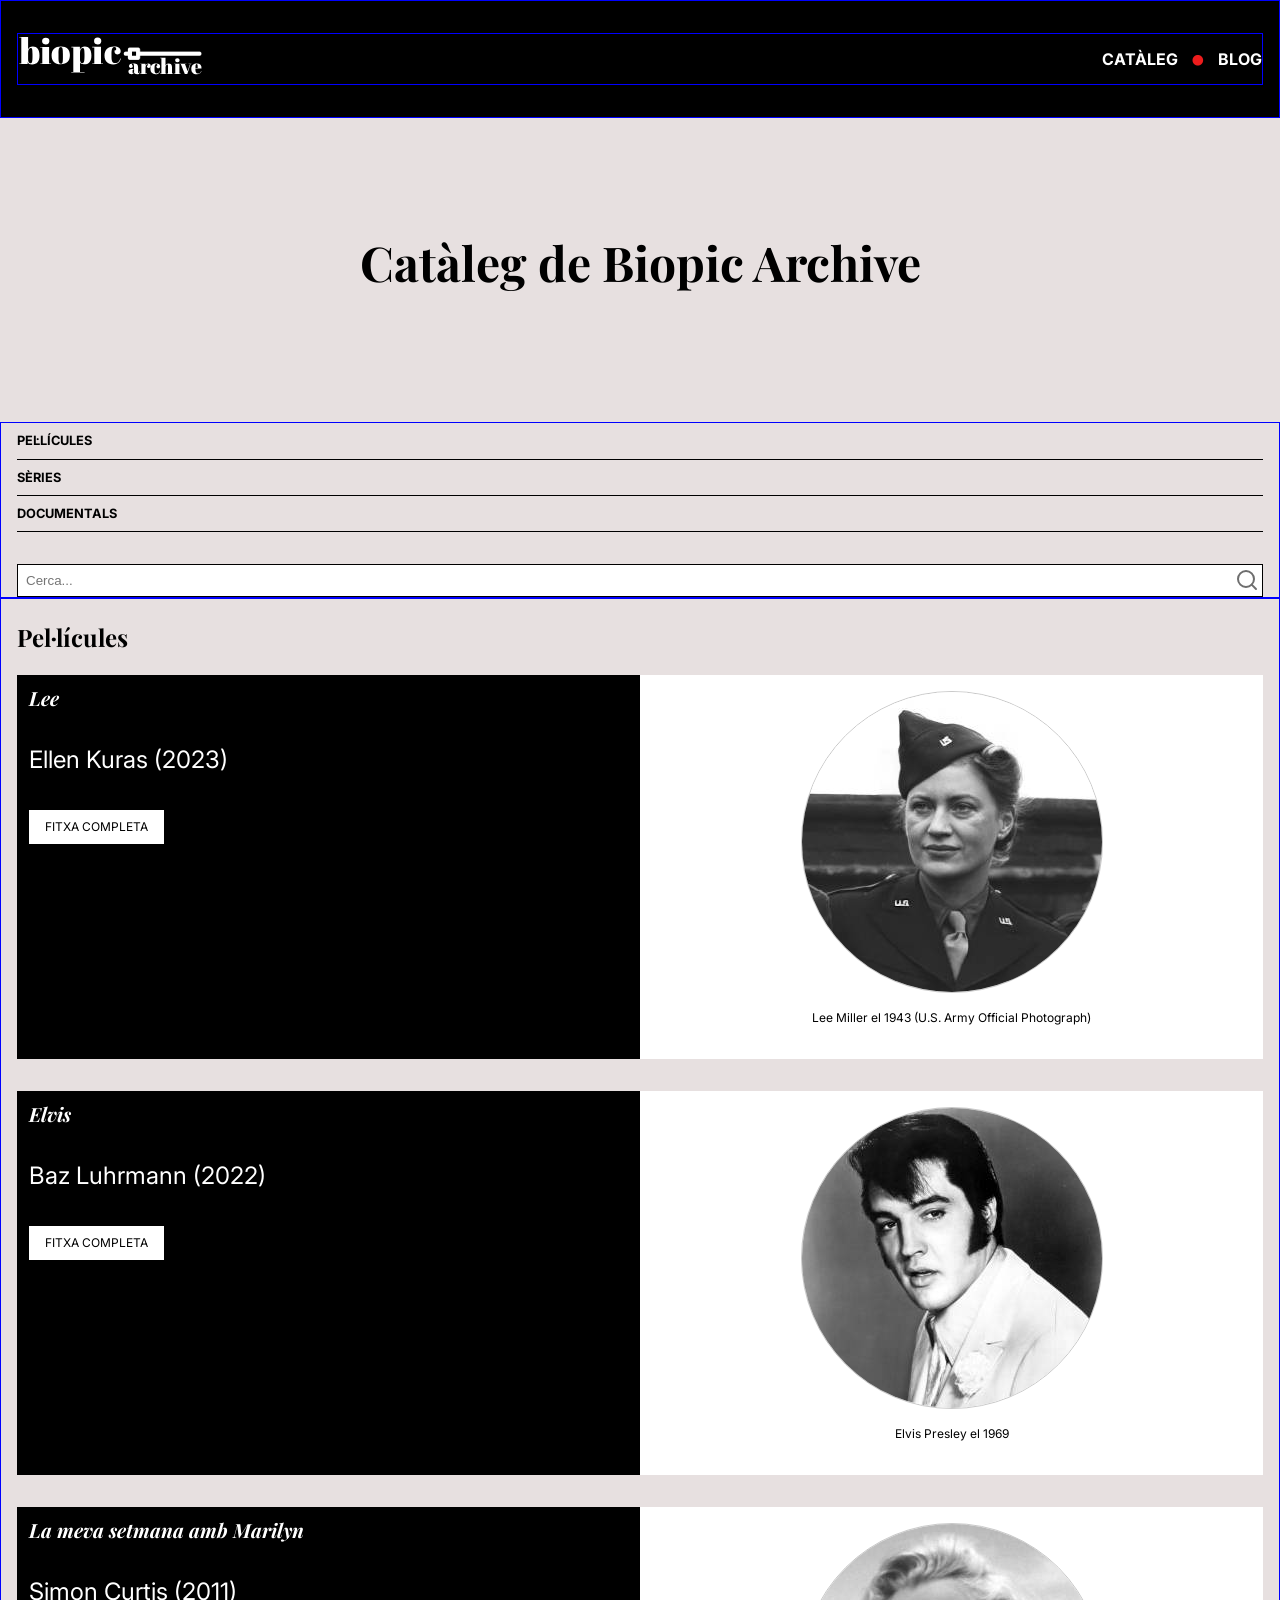
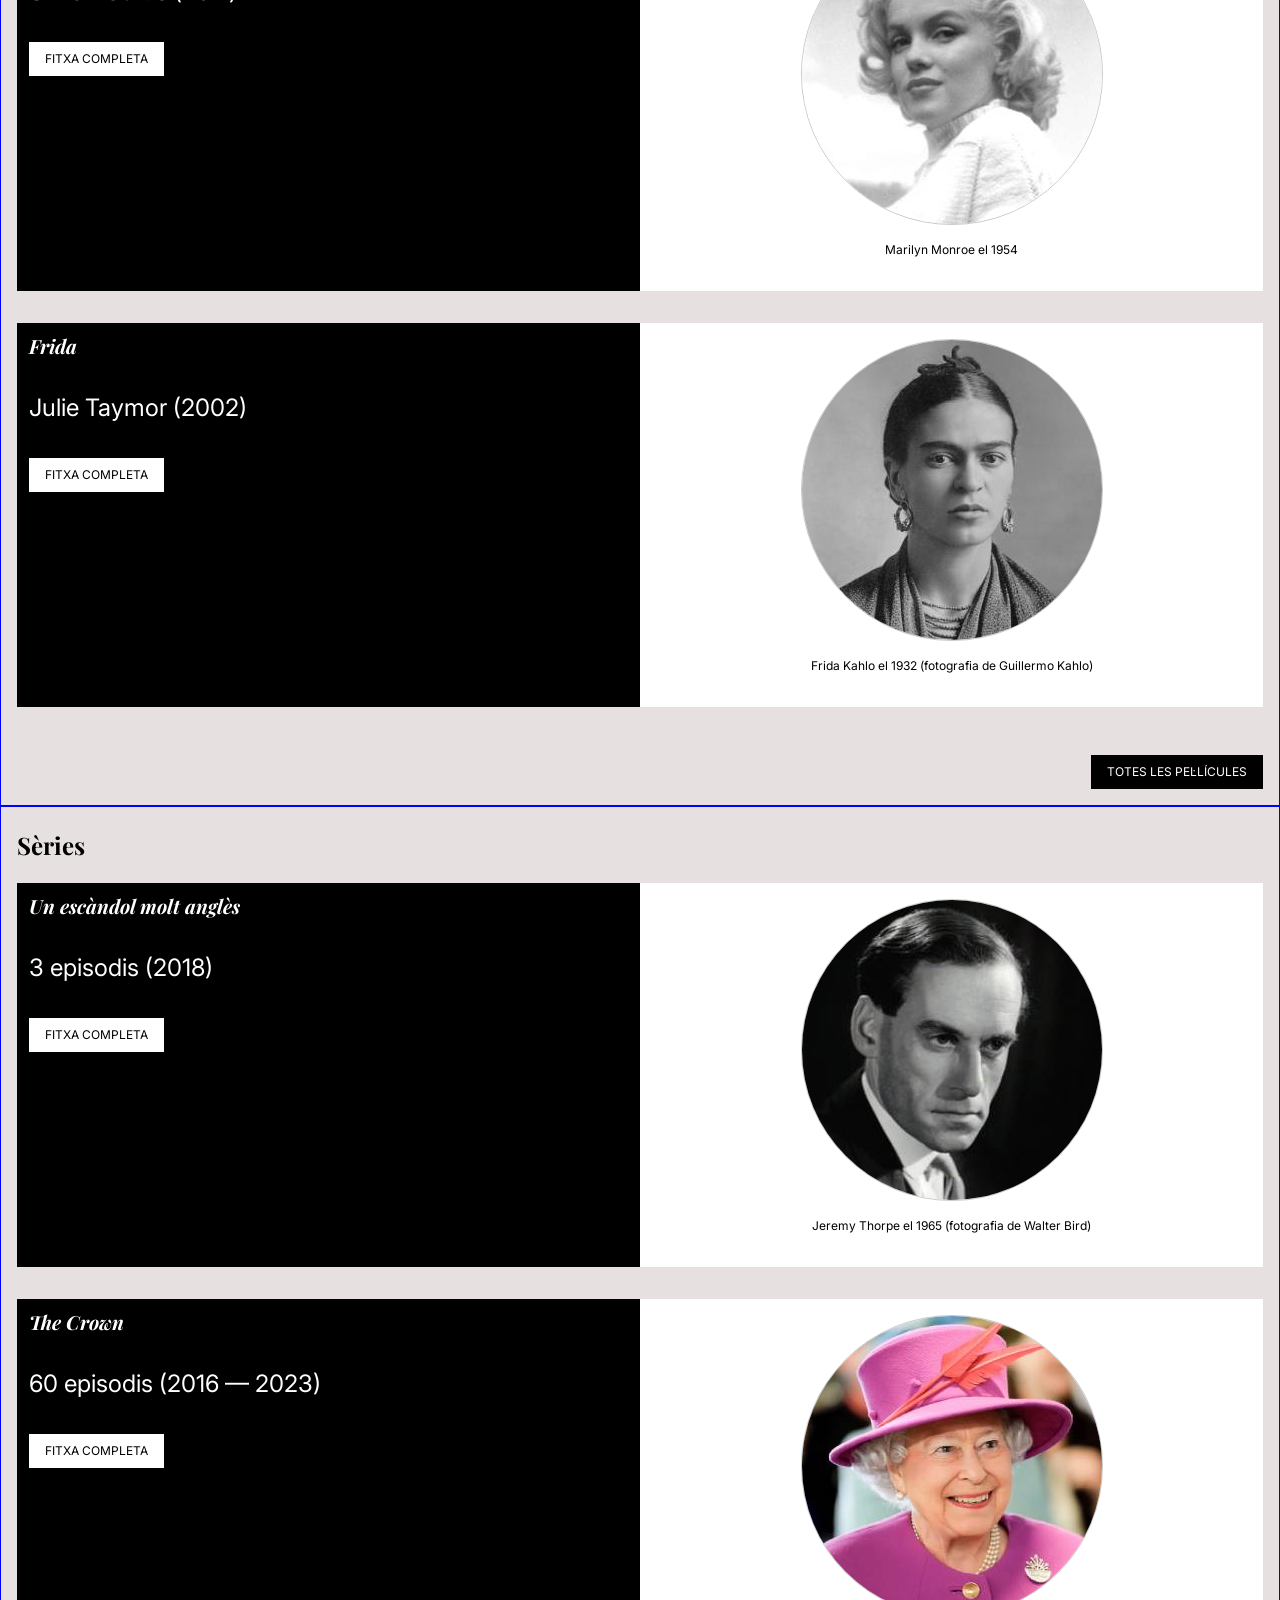
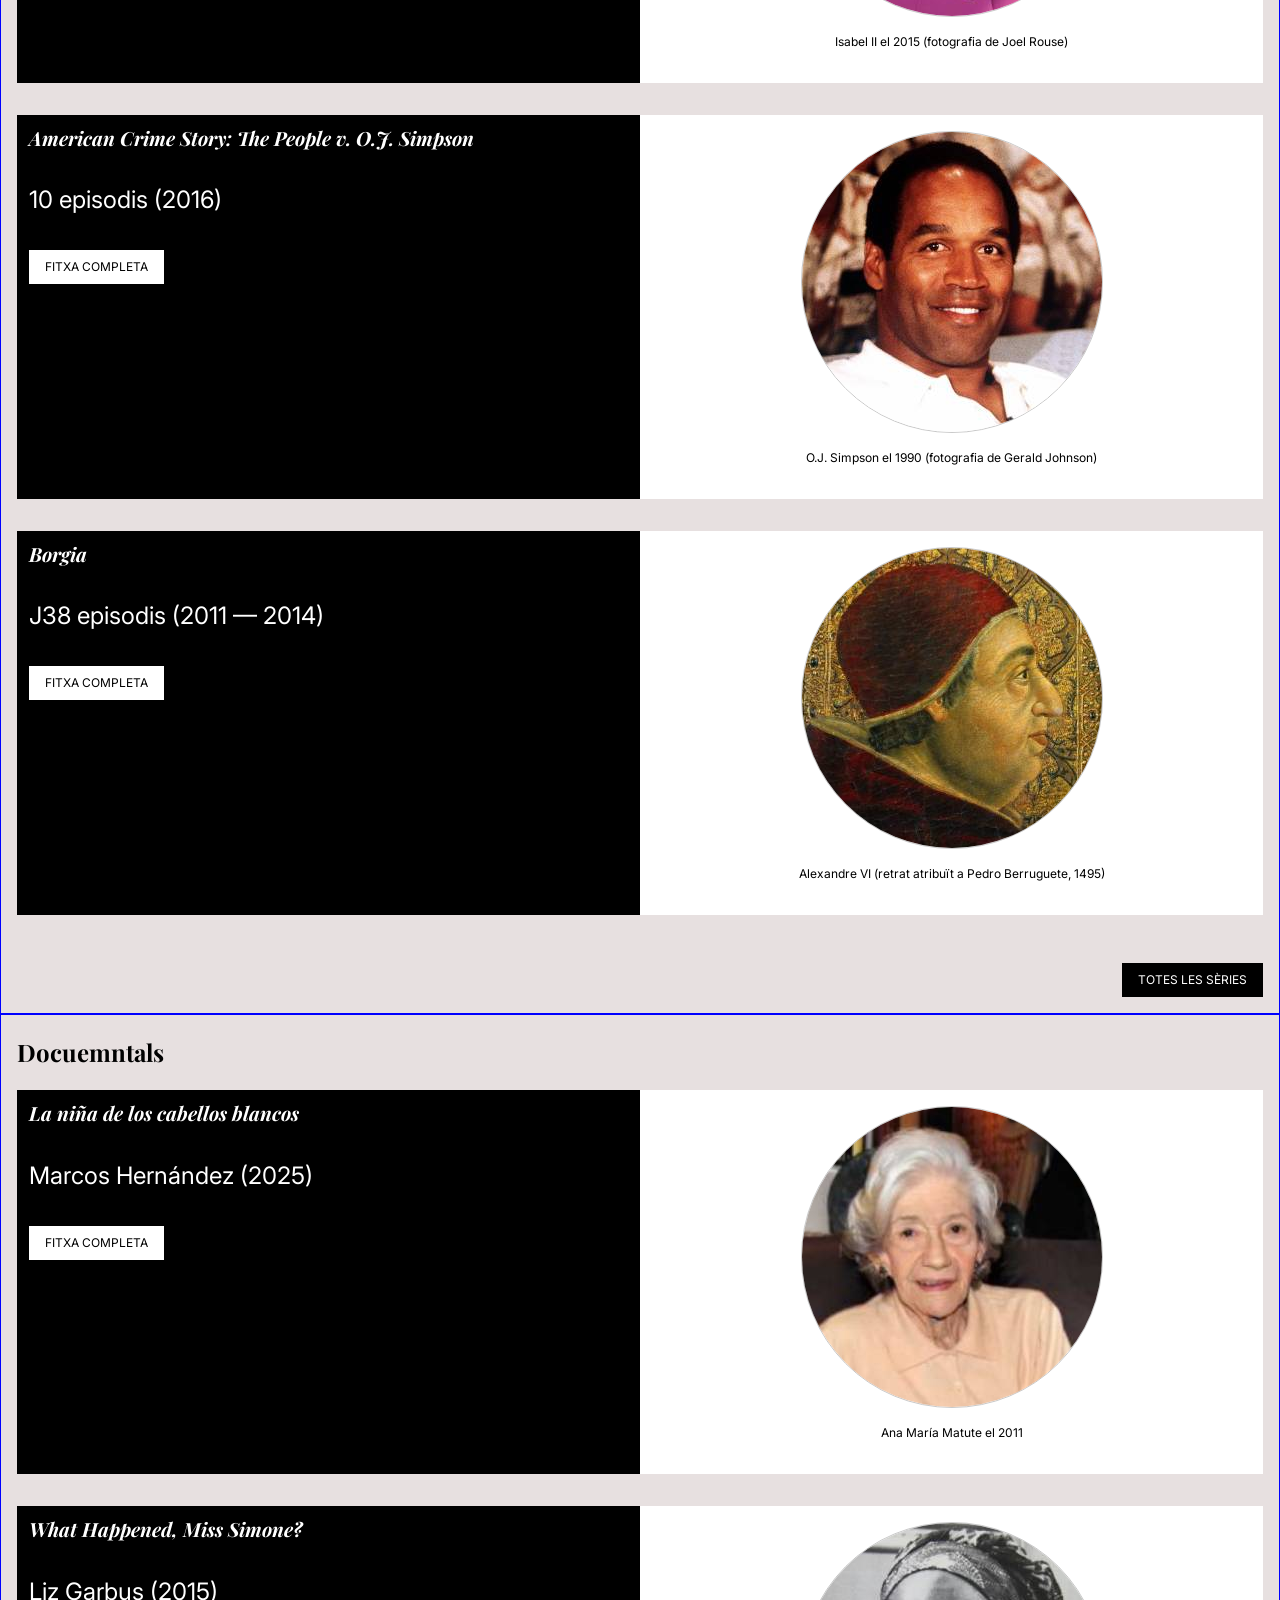
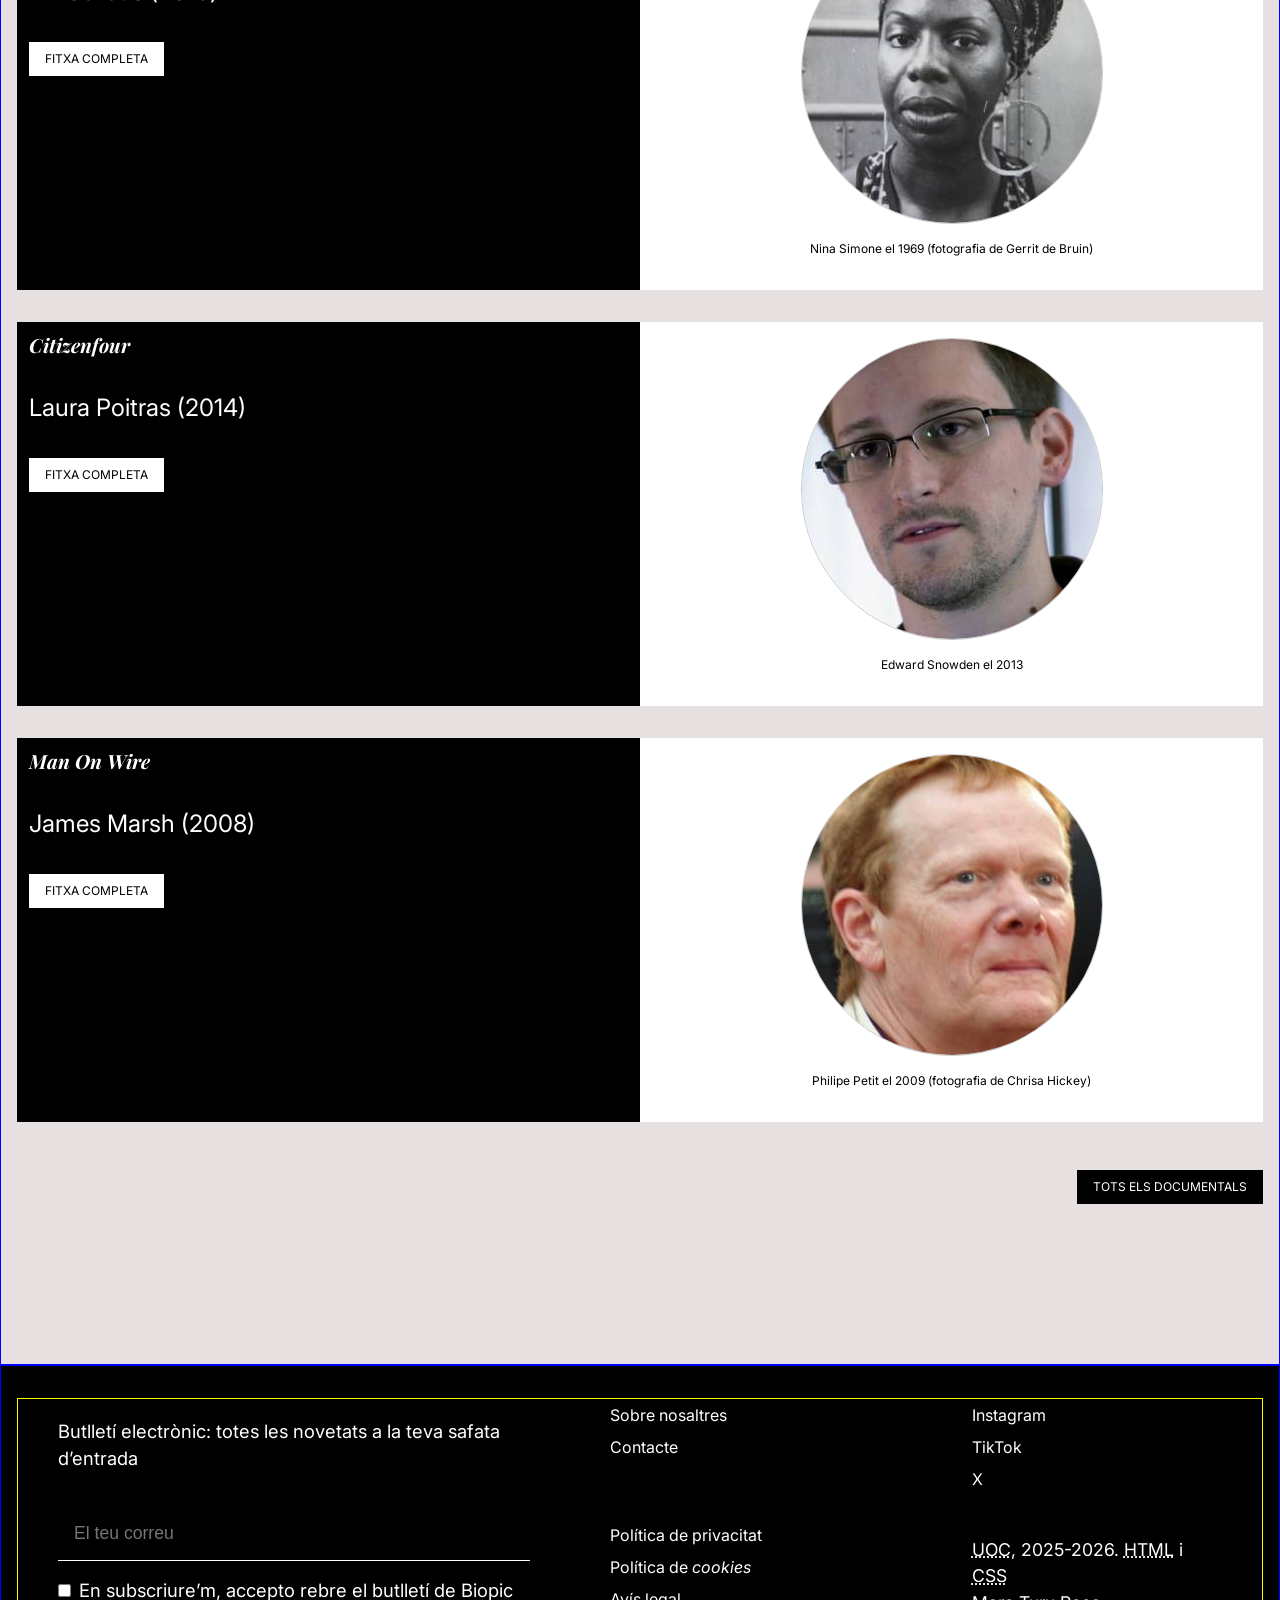
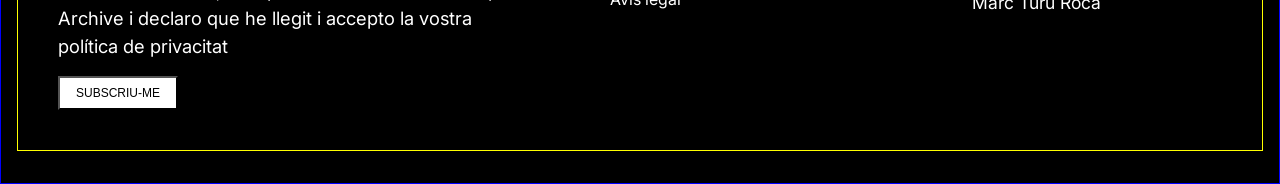
==== cataleg.html @ 84db5a12 "cataleg.html 75%. Needs adaptation to tablet & desktop" ====
<!DOCTYPE html>
<html lang="ca">
<head>
    <meta charset="UTF-8">
    <meta name="viewport" content="width=device-width, initial-scale=1.0">
    <meta name="description" content="Pàgina d'inici del projecte Descobrir.">
    <link rel="icon" type="image/png" href="img/favicon.png">
    <title>Biopic Archive - Catàleg</title>

    <!-- Estils -->
    <link rel="stylesheet" href="css/estils.css">

    <!-- Fonts -->
    <link rel="preconnect" href="https://fonts.googleapis.com">
    <link rel="preconnect" href="https://fonts.gstatic.com" crossorigin>
    <link href="https://fonts.googleapis.com/css2?family=Inter:wght@400;700&family=Playfair+Display:wght@400;700&display=swap" rel="stylesheet">
</head>

<body>

    <!-- Header comú -->
    <header class="site-header full-width">
        <div class="header-inner full-width">
            <a href="index.html" class="logo">
                <img src="img/logo-biopic-archive.svg" alt="Biopic Archive">
            </a>

            <nav class="main-nav">
                <ul>
                    <li><a href="cataleg.html">CATÀLEG</a></li>
                    <li><a href="blog.html">BLOG</a></li>
                </ul>
            </nav>
        </div>
    </header>

    <!-- Contenidor main -->
    <main>
        <h1 class="hero">Catàleg de Biopic Archive</h1>

        <section class="search full-width">
            <nav class="inner-nav">
                <ul>
                    <li><a href="#pelicules">PEL·LÍCULES</a></li>
                    <li><a href="#series">SÈRIES</a></li>
                    <li><a href="#documentals">DOCUMENTALS</a></li>
                </ul>
            </nav>

            <form action="#" method="post" class="search-form">
                <input type="text" placeholder="Cerca..." name="query">
                <img src="img/icon-search.svg" alt="Icona de cerca">
            </form>
        </section>

        <section id="films" class="category-section full-width">
            <h2>Pel·lícules</h2>
            
            <div class="item-card">
                <div class="item-left">
                    <h3 class="name"><cite>Lee</cite></h3>
                    <h4>Ellen Kuras (2023)</h4>
                    <a href="fitxa.html" class="btn btn-white">FITXA COMPLETA</a>
                </div>
                <div class="item-right">
                    <figure>
                        <img src="img/Lee_Miller.jpg" alt="Lee Miller">
                        <figcaption>
                            Lee Miller el 1943 (U.S. Army Official Photograph)
                        </figcaption>
                    </figure>
                </div>
            </div>

            <div class="item-card">
                <div class="item-left">
                    <h3 class="name"><cite>Elvis</cite></h3>
                    <h4>Baz Luhrmann (2022)</h4>
                    <a href="" class="btn btn-white">FITXA COMPLETA</a>
                </div>
                <div class="item-right">
                    <figure>
                        <img src="img/Elvis_Presley.jpg" alt="Elvis Presley">
                        <figcaption>
                            Elvis Presley el 1969
                        </figcaption>
                    </figure>
                </div>
            </div>

            <div class="item-card">
                <div class="item-left">
                    <h3 class="name"><cite>La meva setmana amb Marilyn</cite></h3>
                    <h4>Simon Curtis (2011)</h4>
                    <a href="" class="btn btn-white">FITXA COMPLETA</a>
                </div>
                <div class="item-right">
                    <figure>
                        <img src="img/Marilyn_Monroe.jpg" alt="Marilyn Monroe">
                        <figcaption>
                            Marilyn Monroe el 1954
                        </figcaption>
                    </figure>
                </div>
            </div>

            <div class="item-card">
                <div class="item-left">
                    <h3 class="name"><cite>Frida</cite></h3>
                    <h4>Julie Taymor (2002)</h4>
                    <a href="" class="btn btn-white">FITXA COMPLETA</a>
                </div>
                <div class="item-right">
                    <figure>
                        <img src="img/Frida_Kahlo.jpg" alt="Frida Kahlo">
                        <figcaption>
                            Frida Kahlo el 1932 (fotografia de Guillermo Kahlo)
                        </figcaption>
                    </figure>
                </div>
            </div>

            <div class="category-action">
                <a href="" class="btn btn-black">TOTES LES PEL·LÍCULES</a>
            </div>
        </section>

        <section id="series" class="category-section full-width">
            <h2>Sèries</h2>
            
            <div class="item-card">
                <div class="item-left">
                    <h3 class="name"><cite>Un escàndol molt anglès</cite></h3>
                    <h4>3 episodis (2018)</h4>
                    <a href="fitxa.html" class="btn btn-white">FITXA COMPLETA</a>
                </div>
                <div class="item-right">
                    <figure>
                        <img src="img/Jeremy_Thorpe.jpg" alt="Jeremy Thorpe">
                        <figcaption>
                            Jeremy Thorpe el 1965 (fotografia de Walter Bird)
                        </figcaption>
                    </figure>
                </div>
            </div>

            <div class="item-card">
                <div class="item-left">
                    <h3 class="name"><cite>The Crown</cite></h3>
                    <h4>60 episodis (2016 — 2023)</h4>
                    <a href="" class="btn btn-white">FITXA COMPLETA</a>
                </div>
                <div class="item-right">
                    <figure>
                        <img src="img/Isabel_II.jpg" alt="Isabel II">
                        <figcaption>
                            Isabel II el 2015 (fotografia de Joel Rouse)
                        </figcaption>
                    </figure>
                </div>
            </div>

            <div class="item-card">
                <div class="item-left">
                    <h3 class="name"><cite>American Crime Story: The People v. O.J. Simpson</cite></h3>
                    <h4>10 episodis (2016)</h4>
                    <a href="" class="btn btn-white">FITXA COMPLETA</a>
                </div>
                <div class="item-right">
                    <figure>
                        <img src="img/OJ_Simpson.jpg" alt="OJ Simpson">
                        <figcaption>
                            O.J. Simpson el 1990 (fotografia de Gerald Johnson)
                        </figcaption>
                    </figure>
                </div>
            </div>

            <div class="item-card">
                <div class="item-left">
                    <h3 class="name"><cite>Borgia</cite></h3>
                    <h4>J38 episodis (2011 — 2014)</h4>
                    <a href="" class="btn btn-white">FITXA COMPLETA</a>
                </div>
                <div class="item-right">
                    <figure>
                        <img src="img/Alejandro_VI_Borgia.jpg" alt="Alejandro VI">
                        <figcaption>
                            Alexandre VI (retrat atribuït a Pedro Berruguete, 1495)
                        </figcaption>
                    </figure>
                </div>
            </div>

            <div class="category-action">
                <a href="" class="btn btn-black">TOTES LES SÈRIES</a>
            </div>
        </section>

        <section id="documentals" class="category-section full-width">
            <h2>Docuemntals</h2>
            
            <div class="item-card">
                <div class="item-left">
                    <h3 class="name"><cite>La niña de los cabellos blancos</cite></h3>
                    <h4>Marcos Hernández (2025)</h4>
                    <a href="fitxa.html" class="btn btn-white">FITXA COMPLETA</a>
                </div>
                <div class="item-right">
                    <figure>
                        <img src="img/Ana_Maria_Matute.jpg" alt="Ana Maria Matute">
                        <figcaption>
                            Ana María Matute el 2011
                        </figcaption>
                    </figure>
                </div>
            </div>

            <div class="item-card">
                <div class="item-left">
                    <h3 class="name"><cite>What Happened, Miss Simone?</cite></h3>
                    <h4>Liz Garbus (2015)</h4>
                    <a href="" class="btn btn-white">FITXA COMPLETA</a>
                </div>
                <div class="item-right">
                    <figure>
                        <img src="img/Nina_Simone.jpg" alt="Nina Simone">
                        <figcaption>
                            Nina Simone el 1969 (fotografia de Gerrit de Bruin)
                        </figcaption>
                    </figure>
                </div>
            </div>

            <div class="item-card">
                <div class="item-left">
                    <h3 class="name"><cite>Citizenfour</cite></h3>
                    <h4>Laura Poitras (2014)</h4>
                    <a href="" class="btn btn-white">FITXA COMPLETA</a>
                </div>
                <div class="item-right">
                    <figure>
                        <img src="img/Edward_Snowden.jpg" alt="Edward Snowden">
                        <figcaption>
                            Edward Snowden el 2013
                        </figcaption>
                    </figure>
                </div>
            </div>

            <div class="item-card">
                <div class="item-left">
                    <h3 class="name"><cite>Man On Wire</cite></h3>
                    <h4>James Marsh (2008)</h4>
                    <a href="" class="btn btn-white">FITXA COMPLETA</a>
                </div>
                <div class="item-right">
                    <figure>
                        <img src="img/Philippe_Petit.jpg" alt="Philippe Petit">
                        <figcaption>
                            Philipe Petit el 2009 (fotografia de Chrisa Hickey)
                        </figcaption>
                    </figure>
                </div>
            </div>

            <div class="category-action">
                <a href="" class="btn btn-black">TOTS ELS DOCUMENTALS</a>
            </div>
        </section>
    </main>

    <!-- Footer comú -->
    <footer class="site-footer full-width">
        <div class="footer-inner">
            <section class="newsletter">
                <p>Butlletí electrònic: totes les novetats a la teva safata d’entrada</p>
                
                <form action="#" method="post">
                    <label for="email" class="visually-hidden"></label>
                    <input type="email" id="email" name="email" placeholder="El teu correu">
                
                    <label class="privacy">
                        <input type="checkbox" required>
                        En subscriure’m, accepto rebre el butlletí de Biopic Archive i declaro que he llegit i accepto la vostra
                        <a href="">política de privacitat</a>
                    </label>
                    
                    <button type="submit" class="btn btn-white">SUBSCRIU-ME</button>
                </form>
            </section>

            <section class="footer-grid">
                <div class="footer-block">
                    <ul>
                        <li><a href="">Sobre nosaltres</a></li>
                        <li><a href="">Contacte</a></li>
                    </ul>
                </div>
                <div class="footer-block">
                    <ul>
                        <li><a href="">Política de privacitat</a></li>
                        <li><a href="">Política de <i lang="en">cookies</i></a></li>
                        <li><a href="">Avís legal</a></li>
                    </ul>
                </div>
                <div class="footer-block">
                    <ul>
                        <li><a href="">Instagram</a></li>
                        <li><a href="">TikTok</a></li>
                        <li><a href="">X</a></li>
                    </ul>
                </div>
                <div class="footer-block footer-credits">
                    <p>
                        <a href="https://www.uoc.edu/" target="_blank"> <abbr title="Universitat Oberta de Catalunya">UOC</abbr></a>, 2025-2026.
                            <abbr title="HyperText Markup Language">HTML</abbr> i <abbr title="Cascading Style Sheets">CSS</abbr>
                        </a><br>
                        Marc Turu Roca
                    </p> 
                </div>
            </section>
        </div>
    </footer>

</body>

</html>
---- css/estils.css ----
/* ----- Configuracions globals  ----- */
*,
*::before,
*::after {
    box-sizing: border-box;
}

/* Custom properties per les variables (amb noms descriptius en comptes de colors) */
:root {
    --color-principal: #000000;
    --color-textos-i-enllaços-sobre-fons-negre: #ffffff;
    --color-fons-body: #e7e0e0;
    --color-fons-textos-fitxa-i-figura-retratada: #c9c9c9;
    --color-hover-enllaços-header-i-footer: #ed1c1c;

    --font-family-playfair: 'Playfair Display', serif; /* Titulars i text de la primera secció d’index.html. */
    --font-family-inter: 'Inter', sans-serif; /* Resta de textos de les pàgines. */

    --font-weight-textos-regulars: 400;
    --font-weight-textos-negreta: 700;
}

/* ----- Redefinició d'etiquetes generals ja definides per HTML5 ----- */
body {
    margin: 0;
    padding: 0;
    font-weight: var(--font-weight-textos-regulars);
    font-family: var(--font-family-inter);
    color: var(--color-principal);
    background-color: var(--color-fons-body);
}

abbr {
    cursor: help;
}

h1 {
    font-size: 2.25rem;
    font-family: var(--font-family-playfair);
}

h2 {
    font-size: 1.5rem;
    font-family: var(--font-family-playfair);
}

h3 {
    font-size: 1.5rem;
    font-family: var(--font-family-playfair);
    font-weight: var(--font-weight-textos-negreta);
}

h4 {
    font-size: 1rem;
    font-weight: var(--font-weight-textos-regulars);
}

p {
    font-size: 1.1rem;
}

/* ----- Contenidors i estils comuns (ja siguin dels 4 arxius o dels 3 - index.html ----- */
.full-width {
    border: 1px solid blue;
    width: 100%;
    padding: 0 1rem;
    line-height: 1.5;
}

.inner {
    border: 1px solid red;
    width: 100%;
    margin-right: auto;
    margin-left: auto;
    padding-right: 1rem;
    padding-left: 1rem;
    max-width: 1000px;
    line-height: 1.5;
}

.site-header {
    background-color: var(--color-principal);
    padding: 2rem 1rem;
}

.header-inner {
    display: flex;
    flex-direction: column;
    align-items: flex-start;
    padding: 0;
    margin: 0;
    gap: 0;
}

.main-nav ul {
    list-style: none;
    margin: 0;
    padding: 0;
    display: flex;
    gap: 0;
}

.main-nav ul li {
    position: relative;
    display: flex;
    align-items: center;
    font-weight: var(--font-weight-textos-negreta);
}

.main-nav ul li:not(:last-child)::after {
    content: "·";
    display: inline-block;
    color: var(--color-hover-enllaços-header-i-footer);
    font-size: 4rem;
    line-height: 0.75;
    margin: 0 0.75rem;

}

.site-footer {
    background-color: var(--color-principal);
    color: var(--color-textos-i-enllaços-sobre-fons-negre);
    padding: 2rem 1rem;
}

.footer-inner {
    display: grid;
    gap: 2rem;
}

.newsletter form {
    display: flex;
    flex-direction: column;
    gap: 1rem;
    padding-bottom: 2.5rem; 
}

.newsletter input[type="email"] {
    background: transparent;          
    border: none;                     
    border-bottom: 1px solid var(--color-textos-i-enllaços-sobre-fons-negre);   
    padding: 1rem 0 1rem 1rem;  
    font-size: 1.1rem;
    width: 100%;                      
    outline: none;                    
}

.newsletter .privacy input[type="checkbox"] {
    margin-left: 0;
}

.newsletter button {
    align-self: flex-start;
    cursor: pointer;
}

.newsletter p {
    font-size: 1.15rem;
}

.newsletter .privacy {
    font-size: 0.95rem;
}

.footer-grid {
    display: grid;
    gap: 2.5rem;
    list-style: none;
}

.footer-grid ul {
    list-style: none;
    margin: 0;
    padding: 0;
    gap: 1.5rem;
}

.footer-grid li {
    padding: 0.25rem 0;
}

.site-header a,
.site-footer a {
    color: var(--color-textos-i-enllaços-sobre-fons-negre);
    text-decoration: none;
}

.site-header a:hover,
.site-footer a:hover {
    color: var(--color-hover-enllaços-header-i-footer)
}

.btn {
    display: inline-block;
    text-decoration: none;
    padding: 0.5rem 1rem;
    font-size: 0.75rem;
}

.btn-white {
    background-color: var(--color-textos-i-enllaços-sobre-fons-negre);
    color: var(--color-principal);
}

.btn-black {
    background-color: var(--color-principal);
    color: var(--color-textos-i-enllaços-sobre-fons-negre);
}

.btn-transparent {
    background-color: transparent;
    color: var(--color-principal);
    border: 1px solid var(--color-principal);
}

.btn-white:hover,
.btn-black:hover,
.btn-transparent:hover {
    background-color: var(--color-hover-enllaços-header-i-footer);
}

/* ----- Estils específics d'index.html ----- */
/* Hero */
.hero p {
    font-family: var(--font-family-playfair);
}

.hero {
    text-align: center;
    padding: 2rem 0;
}

.hero .inner {
    display: flex;
    flex-direction: column;
    align-items: center;
}

.hero-tagline {
    max-width: 100rem;
    font-size: 1.23rem;
    font-weight: var(--font-weight-textos-regulars);
}

/* Història destacada */
.featured-story {
    background-color: var(--color-principal);
    color: var(--color-textos-i-enllaços-sobre-fons-negre);
    padding: 3rem 1rem;
}

.featured-inner {
    display: grid;
    gap: 2rem;
}

.featured-content h2 {
    margin: 0 0 2.5rem 0;
}

.featured-content p {
    font-size: 0.95rem;
    margin-bottom: 2rem;
}

.featured-media iframe {
    width: 100%;
    aspect-ratio: 16 / 9;
    border: 0;
}

/* Categories */
.categories {
    padding: 3rem 0 10rem 0;
}

.categories h3 {
    text-align: center;
    margin-bottom: 2.5rem;
}
.categories-grid {
    display: grid;
    gap: 2rem;
}

.category-card {
    background-color: var(--color-principal);
    color: var(--color-textos-i-enllaços-sobre-fons-negre);
    padding: 2.5rem;
    display: flex;
    flex-direction: column;
    align-items: flex-start;
    border-radius: 5%;
    gap: 0.5rem;
}

.category-card a {
    color: var(--color-textos-i-enllaços-sobre-fons-negre);
    text-decoration: none;
}
.category-card a:hover {
    color: var(--color-hover-enllaços-header-i-footer)
}

/* ----- Estils específics de cataleg.html ----- */
.inner-nav ul {
    list-style: none;
    margin: 0;
    padding: 0 0 2rem 0;
    display: flex;
    flex-direction: column;
}

.inner-nav ul li {
    border-bottom: 1px solid var(--color-principal);
}

.inner-nav a {
    display: inline-block;
    color: var(--color-principal);
    font-weight: var(--font-weight-textos-negreta);
    font-size: 0.8rem;
    text-decoration: none;
    padding: 0.5rem 0;
}

.inner-nav a:hover {
    color: var(--color-hover-enllaços-header-i-footer);
}

.search-form {
    position: relative;
}

.search-form input {
    width: 100%;
    padding: 0.5rem 2.5rem 0.5rem 0.5rem;
    border: 1px solid var(--color-principal);
}

.search-form img {
    position: absolute;
    right: 0.25rem;
    top: 50%;
    transform: translateY(-50%);
    width: 1.5rem;
    height: 1.5rem;
    pointer-events: none; 
}

.item-card {
    display: flex;
    flex-direction: row; 
    margin-bottom: 2rem;
}

.item-left,
.item-right {
    flex: 0 0 50%;
    min-width: 0;
}

.item-left {
    background-color: var(--color-principal);
    color: var(--color-textos-i-enllaços-sobre-fons-negre);
    padding: 0.75rem;
    display: flex;
    flex-direction: column;
    justify-content: flex-start;
    align-items: flex-start;
}

.item-right {
    background-color: var(--color-textos-i-enllaços-sobre-fons-negre);
    padding: 1rem;
    display: flex;
    flex-direction: column;
    justify-content: center;
    align-items: center;
}

.item-right figure {
    width: 100%;
    max-width: 100%;
    margin: 0;
    display: flex;
    flex-direction: column;
    align-items: center;
}

.item-right img {
    max-width: 100%;
    border-radius: 50%;
    border: 1px solid var(--color-fons-textos-fitxa-i-figura-retratada);
    object-fit: cover;
}

.item-right figcaption {
    text-align: center;
    margin: 1rem 0;
    font-size: 0.75rem;
}

.name {
    font-family: var(--font-family-playfair);
    font-weight: var(--font-weight-textos-negreta);
    font-size: 1.22rem;
    line-height: 1.2;
    margin: 0;
    padding: 0;
}

.category-action {
    display: flex;
    justify-content: flex-end;
    margin-top: 3rem;
    margin-bottom: 1rem;
}

#documentals .category-action {
    margin-bottom: 10rem;
}

/* ----- Tablet  ----- */
@media (min-width: 768px) {
    h1 {
        font-size: 3rem;
    }

    .hero-tagline {
        font-size: 1.25rem;
    }

    h3 {
        font-size: 2rem;
    }

    .header-inner { /* Elements del header en fila */
        flex-direction: row;
        align-items: center;
        justify-content: space-between;
    }

    .categories-grid {
        grid-template-columns: repeat(3, 1fr);
    }

    .category-card img {
        width: 9rem;
    }

    .footer-grid {
        grid-template-columns: repeat(2, 1fr);
        gap: 2rem;
        column-gap: 15rem;
    }

    .footer-grid .footer-block:nth-child(1) { grid-column: 1; grid-row: 1; } 
    .footer-grid .footer-block:nth-child(2) { grid-column: 1; grid-row: 2; } 
    .footer-grid .footer-block:nth-child(3) { grid-column: 2; grid-row: 1; }
    .footer-grid .footer-block:nth-child(4) { grid-column: 2; grid-row: 2; }
}


/* ----- Desktop  ----- */
@media (min-width: 1024px) {
    h4 {
        font-size: 1.5rem;
    }

    .inner {
        max-width: 1000px; /* Fitxa i blog */
        margin: 0 auto;
    }

    .hero {
        padding: 5rem 0 6rem 0;
    }

    .hero-tagline {
        max-width: 100rem;
        margin: 0 auto;
        font-size: 2.5rem;
    }

    .featured-story {
        padding: 3rem 1rem;
    }

    .featured-inner {
        display: grid;
        grid-template-columns: 1.5fr 2fr; 
        padding: 0 10rem;
        margin: 0 auto; 
    }

    .featured-content p {
        font-size: 1.5rem;
    }

    .category-card img {
        width: 13rem;
    }

    .footer-inner {
        grid-template-columns: auto auto;
        justify-content: space-between;
        align-items: start;
        border: 1px solid yellow;
        gap: 5rem;
        padding: 0 2.5rem;
    }

    .newsletter .privacy {
        font-size: 1.15rem;
    }

    .footer-grid {
        column-gap: 7rem;
        row-gap: 1.5rem;
    }
}
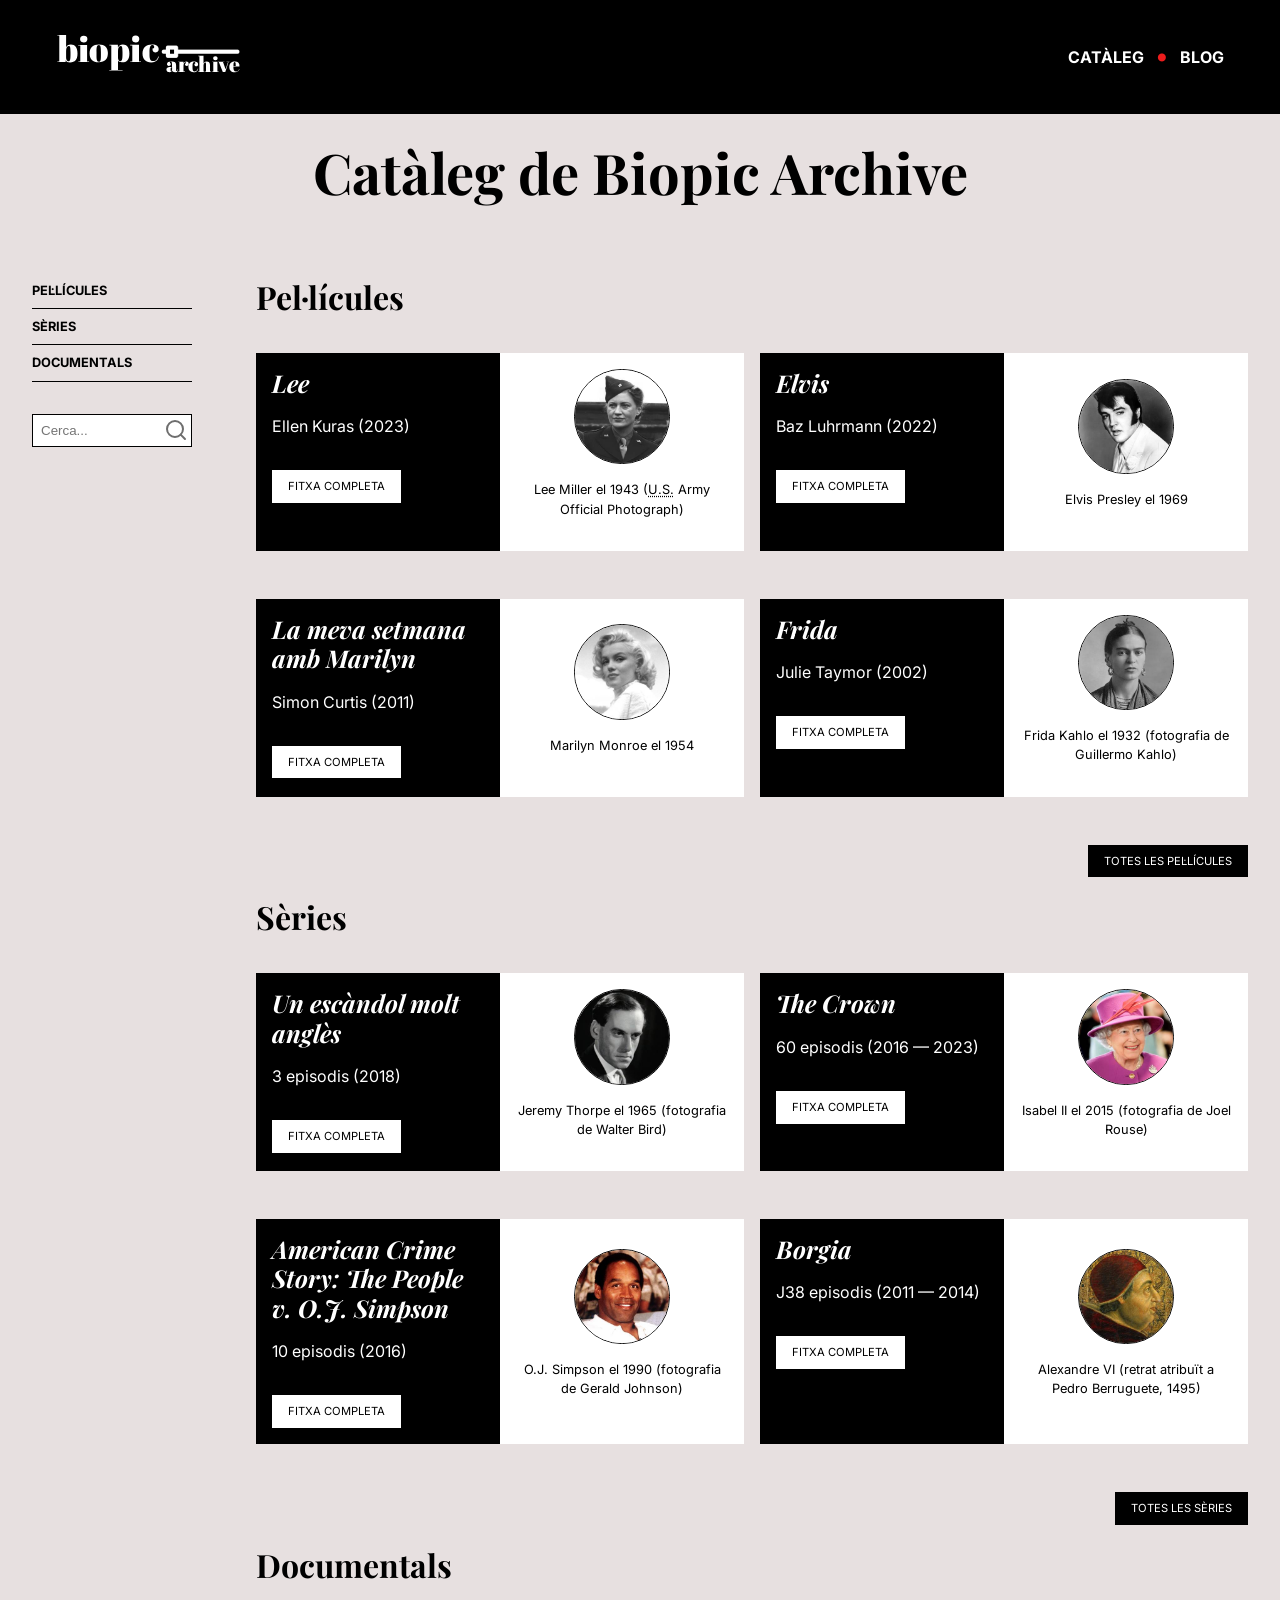
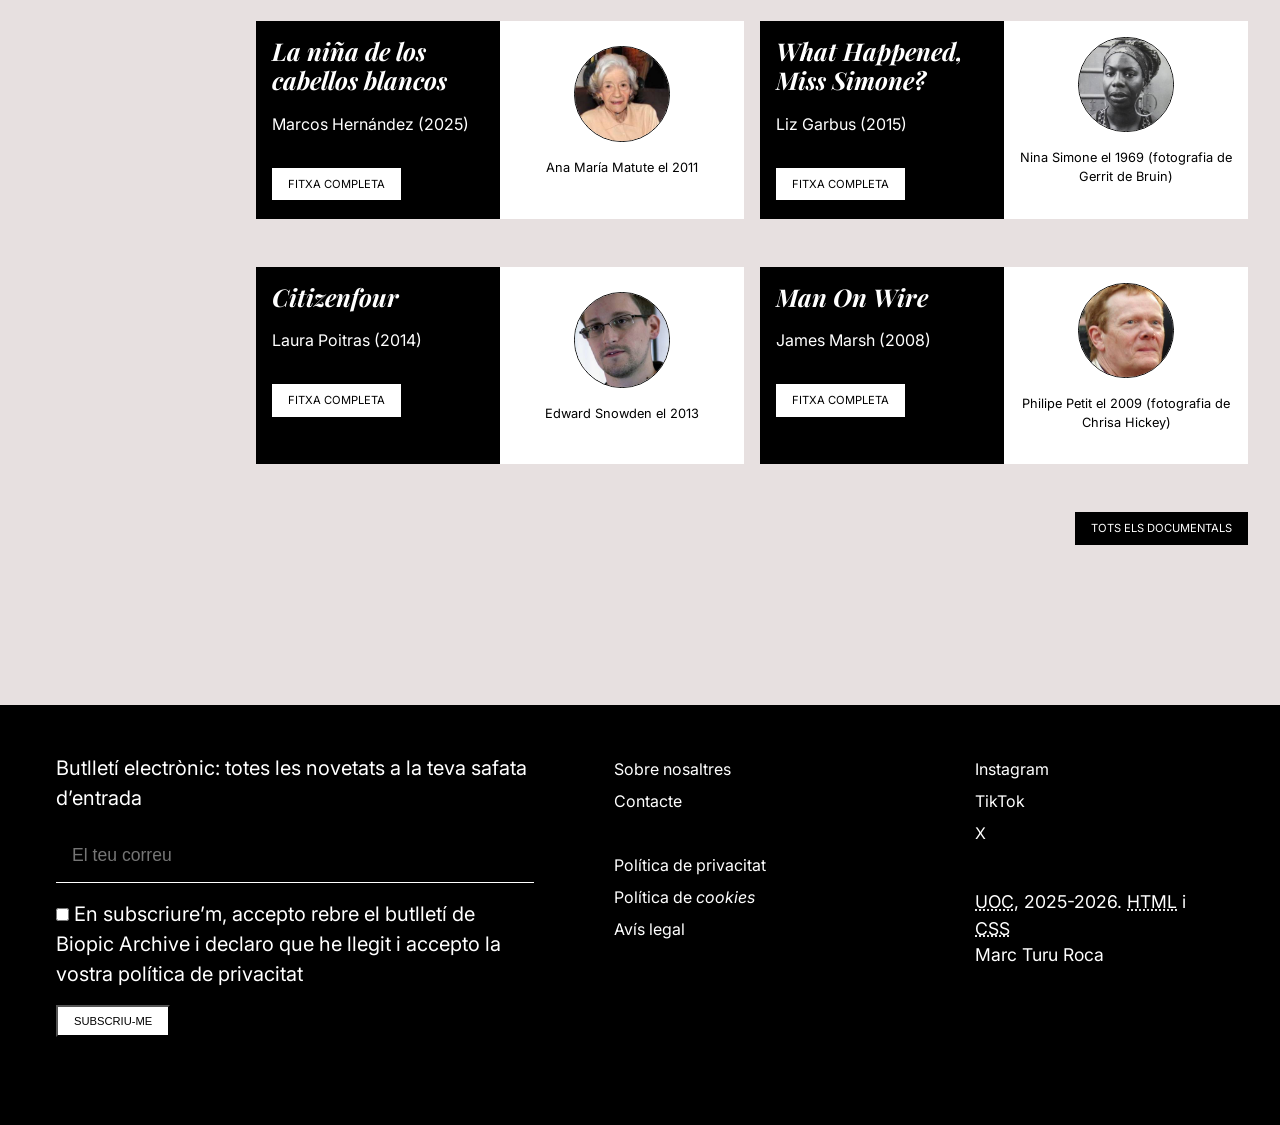
==== commit c4cb81d0: "PAC3 100% done" ====
--- a/cataleg.html
+++ b/cataleg.html
@@ -3,7 +3,7 @@
 <head>
     <meta charset="UTF-8">
     <meta name="viewport" content="width=device-width, initial-scale=1.0">
-    <meta name="description" content="Pàgina d'inici del projecte Descobrir.">
+    <meta name="description" content="Conjunt d'informació sobre pel·lícules, series i documentals.">
     <link rel="icon" type="image/png" href="img/favicon.png">
     <title>Biopic Archive - Catàleg</title>
 
@@ -13,14 +13,14 @@
     <!-- Fonts -->
     <link rel="preconnect" href="https://fonts.googleapis.com">
     <link rel="preconnect" href="https://fonts.gstatic.com" crossorigin>
-    <link href="https://fonts.googleapis.com/css2?family=Inter:wght@400;700&family=Playfair+Display:wght@400;700&display=swap" rel="stylesheet">
+    <link href="https://fonts.googleapis.com/css2?family=Inter:ital,opsz,wght@0,14..32,100..900;1,14..32,100..900&family=Playfair+Display:ital,wght@0,400..900;1,400..900&display=swap" rel="stylesheet">
 </head>
 
 <body>
 
     <!-- Header comú -->
     <header class="site-header full-width">
-        <div class="header-inner full-width">
+        <div class="header-inner">
             <a href="index.html" class="logo">
                 <img src="img/logo-biopic-archive.svg" alt="Biopic Archive">
             </a>
@@ -35,10 +35,10 @@
     </header>
 
     <!-- Contenidor main -->
-    <main>
+    <main class="main-cataleg">
         <h1 class="hero">Catàleg de Biopic Archive</h1>
 
-        <section class="search full-width">
+        <div class="search full-width">
             <nav class="inner-nav">
                 <ul>
                     <li><a href="#pelicules">PEL·LÍCULES</a></li>
@@ -51,9 +51,9 @@
                 <input type="text" placeholder="Cerca..." name="query">
                 <img src="img/icon-search.svg" alt="Icona de cerca">
             </form>
-        </section>
-
-        <section id="films" class="category-section full-width">
+        </div>
+
+        <section id="pelicules" class="category-section full-width">
             <h2>Pel·lícules</h2>
             
             <div class="item-card">
@@ -66,7 +66,7 @@
                     <figure>
                         <img src="img/Lee_Miller.jpg" alt="Lee Miller">
                         <figcaption>
-                            Lee Miller el 1943 (U.S. Army Official Photograph)
+                            Lee Miller el 1943 (<abbr title="United States">U.S.</abbr> Army Official Photograph)
                         </figcaption>
                     </figure>
                 </div>
@@ -76,7 +76,7 @@
                 <div class="item-left">
                     <h3 class="name"><cite>Elvis</cite></h3>
                     <h4>Baz Luhrmann (2022)</h4>
-                    <a href="" class="btn btn-white">FITXA COMPLETA</a>
+                    <a href="#" class="btn btn-white">FITXA COMPLETA</a>
                 </div>
                 <div class="item-right">
                     <figure>
@@ -92,7 +92,7 @@
                 <div class="item-left">
                     <h3 class="name"><cite>La meva setmana amb Marilyn</cite></h3>
                     <h4>Simon Curtis (2011)</h4>
-                    <a href="" class="btn btn-white">FITXA COMPLETA</a>
+                    <a href="#" class="btn btn-white">FITXA COMPLETA</a>
                 </div>
                 <div class="item-right">
                     <figure>
@@ -108,7 +108,7 @@
                 <div class="item-left">
                     <h3 class="name"><cite>Frida</cite></h3>
                     <h4>Julie Taymor (2002)</h4>
-                    <a href="" class="btn btn-white">FITXA COMPLETA</a>
+                    <a href="#" class="btn btn-white">FITXA COMPLETA</a>
                 </div>
                 <div class="item-right">
                     <figure>
@@ -121,7 +121,7 @@
             </div>
 
             <div class="category-action">
-                <a href="" class="btn btn-black">TOTES LES PEL·LÍCULES</a>
+                <a href="#" class="btn btn-black">TOTES LES PEL·LÍCULES</a>
             </div>
         </section>
 
@@ -132,7 +132,7 @@
                 <div class="item-left">
                     <h3 class="name"><cite>Un escàndol molt anglès</cite></h3>
                     <h4>3 episodis (2018)</h4>
-                    <a href="fitxa.html" class="btn btn-white">FITXA COMPLETA</a>
+                    <a href="#" class="btn btn-white">FITXA COMPLETA</a>
                 </div>
                 <div class="item-right">
                     <figure>
@@ -148,7 +148,7 @@
                 <div class="item-left">
                     <h3 class="name"><cite>The Crown</cite></h3>
                     <h4>60 episodis (2016 — 2023)</h4>
-                    <a href="" class="btn btn-white">FITXA COMPLETA</a>
+                    <a href="#" class="btn btn-white">FITXA COMPLETA</a>
                 </div>
                 <div class="item-right">
                     <figure>
@@ -164,7 +164,7 @@
                 <div class="item-left">
                     <h3 class="name"><cite>American Crime Story: The People v. O.J. Simpson</cite></h3>
                     <h4>10 episodis (2016)</h4>
-                    <a href="" class="btn btn-white">FITXA COMPLETA</a>
+                    <a href="#" class="btn btn-white">FITXA COMPLETA</a>
                 </div>
                 <div class="item-right">
                     <figure>
@@ -180,7 +180,7 @@
                 <div class="item-left">
                     <h3 class="name"><cite>Borgia</cite></h3>
                     <h4>J38 episodis (2011 — 2014)</h4>
-                    <a href="" class="btn btn-white">FITXA COMPLETA</a>
+                    <a href="#" class="btn btn-white">FITXA COMPLETA</a>
                 </div>
                 <div class="item-right">
                     <figure>
@@ -193,18 +193,18 @@
             </div>
 
             <div class="category-action">
-                <a href="" class="btn btn-black">TOTES LES SÈRIES</a>
+                <a href="#" class="btn btn-black">TOTES LES SÈRIES</a>
             </div>
         </section>
 
         <section id="documentals" class="category-section full-width">
-            <h2>Docuemntals</h2>
+            <h2>Documentals</h2>
             
             <div class="item-card">
                 <div class="item-left">
                     <h3 class="name"><cite>La niña de los cabellos blancos</cite></h3>
                     <h4>Marcos Hernández (2025)</h4>
-                    <a href="fitxa.html" class="btn btn-white">FITXA COMPLETA</a>
+                    <a href="#" class="btn btn-white">FITXA COMPLETA</a>
                 </div>
                 <div class="item-right">
                     <figure>
@@ -220,7 +220,7 @@
                 <div class="item-left">
                     <h3 class="name"><cite>What Happened, Miss Simone?</cite></h3>
                     <h4>Liz Garbus (2015)</h4>
-                    <a href="" class="btn btn-white">FITXA COMPLETA</a>
+                    <a href="#" class="btn btn-white">FITXA COMPLETA</a>
                 </div>
                 <div class="item-right">
                     <figure>
@@ -236,7 +236,7 @@
                 <div class="item-left">
                     <h3 class="name"><cite>Citizenfour</cite></h3>
                     <h4>Laura Poitras (2014)</h4>
-                    <a href="" class="btn btn-white">FITXA COMPLETA</a>
+                    <a href="#" class="btn btn-white">FITXA COMPLETA</a>
                 </div>
                 <div class="item-right">
                     <figure>
@@ -252,7 +252,7 @@
                 <div class="item-left">
                     <h3 class="name"><cite>Man On Wire</cite></h3>
                     <h4>James Marsh (2008)</h4>
-                    <a href="" class="btn btn-white">FITXA COMPLETA</a>
+                    <a href="#" class="btn btn-white">FITXA COMPLETA</a>
                 </div>
                 <div class="item-right">
                     <figure>
@@ -265,7 +265,7 @@
             </div>
 
             <div class="category-action">
-                <a href="" class="btn btn-black">TOTS ELS DOCUMENTALS</a>
+                <a href="#" class="btn btn-black">TOTS ELS DOCUMENTALS</a>
             </div>
         </section>
     </main>
@@ -273,53 +273,52 @@
     <!-- Footer comú -->
     <footer class="site-footer full-width">
         <div class="footer-inner">
-            <section class="newsletter">
+            <div class="newsletter">
                 <p>Butlletí electrònic: totes les novetats a la teva safata d’entrada</p>
                 
                 <form action="#" method="post">
                     <label for="email" class="visually-hidden"></label>
-                    <input type="email" id="email" name="email" placeholder="El teu correu">
+                    <input type="email" id="email" name="email" placeholder="El teu correu" required>
                 
                     <label class="privacy">
                         <input type="checkbox" required>
                         En subscriure’m, accepto rebre el butlletí de Biopic Archive i declaro que he llegit i accepto la vostra
-                        <a href="">política de privacitat</a>
+                        <a href="#">política de privacitat</a>
                     </label>
                     
                     <button type="submit" class="btn btn-white">SUBSCRIU-ME</button>
                 </form>
-            </section>
-
-            <section class="footer-grid">
+            </div>
+
+            <div class="footer-grid">
                 <div class="footer-block">
                     <ul>
-                        <li><a href="">Sobre nosaltres</a></li>
-                        <li><a href="">Contacte</a></li>
+                        <li><a href="#">Sobre nosaltres</a></li>
+                        <li><a href="#">Contacte</a></li>
                     </ul>
                 </div>
                 <div class="footer-block">
                     <ul>
-                        <li><a href="">Política de privacitat</a></li>
-                        <li><a href="">Política de <i lang="en">cookies</i></a></li>
-                        <li><a href="">Avís legal</a></li>
+                        <li><a href="#">Política de privacitat</a></li>
+                        <li><a href="#">Política de <i lang="en">cookies</i></a></li>
+                        <li><a href="#">Avís legal</a></li>
                     </ul>
                 </div>
                 <div class="footer-block">
                     <ul>
-                        <li><a href="">Instagram</a></li>
-                        <li><a href="">TikTok</a></li>
-                        <li><a href="">X</a></li>
+                        <li><a href="#">Instagram</a></li>
+                        <li><a href="#">TikTok</a></li>
+                        <li><a href="#">X</a></li>
                     </ul>
                 </div>
                 <div class="footer-block footer-credits">
                     <p>
                         <a href="https://www.uoc.edu/" target="_blank"> <abbr title="Universitat Oberta de Catalunya">UOC</abbr></a>, 2025-2026.
-                            <abbr title="HyperText Markup Language">HTML</abbr> i <abbr title="Cascading Style Sheets">CSS</abbr>
-                        </a><br>
+                            <abbr title="HyperText Markup Language">HTML</abbr> i <abbr title="Cascading Style Sheets">CSS</abbr><br>
                         Marc Turu Roca
                     </p> 
                 </div>
-            </section>
+            </div>
         </div>
     </footer>
 
--- a/css/estils.css
+++ b/css/estils.css
@@ -1,4 +1,8 @@
-/* ----- Configuracions globals  ----- */
+/* ----- Reset i configuracions globals  ----- */
+* {
+    margin: 0;
+    padding: 0;
+}
 *,
 *::before,
 *::after {
@@ -37,6 +41,7 @@
 h1 {
     font-size: 2.25rem;
     font-family: var(--font-family-playfair);
+    margin: 0;
 }
 
 h2 {
@@ -45,7 +50,7 @@
 }
 
 h3 {
-    font-size: 1.5rem;
+    font-size: 1.4rem;
     font-family: var(--font-family-playfair);
     font-weight: var(--font-weight-textos-negreta);
 }
@@ -59,37 +64,32 @@
     font-size: 1.1rem;
 }
 
-/* ----- Contenidors i estils comuns (ja siguin dels 4 arxius o dels 3 - index.html ----- */
+/* ----- Contenidors i estils comuns ----- */
 .full-width {
-    border: 1px solid blue;
     width: 100%;
-    padding: 0 1rem;
+    padding-left: 1rem;
+    padding-right: 1rem;
     line-height: 1.5;
 }
 
 .inner {
-    border: 1px solid red;
-    width: 100%;
-    margin-right: auto;
-    margin-left: auto;
+    max-width: none;
+    padding-left: 1rem;
     padding-right: 1rem;
-    padding-left: 1rem;
-    max-width: 1000px;
-    line-height: 1.5;
+    margin: 0;
 }
 
 .site-header {
     background-color: var(--color-principal);
-    padding: 2rem 1rem;
+    padding-top: 2rem;
+    padding-bottom: 2rem;
 }
 
 .header-inner {
     display: flex;
     flex-direction: column;
     align-items: flex-start;
-    padding: 0;
-    margin: 0;
-    gap: 0;
+    gap: 1rem;
 }
 
 .main-nav ul {
@@ -111,7 +111,7 @@
     content: "·";
     display: inline-block;
     color: var(--color-hover-enllaços-header-i-footer);
-    font-size: 4rem;
+    font-size: 3rem;
     line-height: 0.75;
     margin: 0 0.75rem;
 
@@ -120,7 +120,8 @@
 .site-footer {
     background-color: var(--color-principal);
     color: var(--color-textos-i-enllaços-sobre-fons-negre);
-    padding: 2rem 1rem;
+    padding-top: 3rem;
+    padding-bottom: 3rem;
 }
 
 .footer-inner {
@@ -155,11 +156,11 @@
 }
 
 .newsletter p {
-    font-size: 1.15rem;
+    font-size: 1.25rem;
 }
 
 .newsletter .privacy {
-    font-size: 0.95rem;
+    font-size: 1rem;
 }
 
 .footer-grid {
@@ -194,7 +195,7 @@
     display: inline-block;
     text-decoration: none;
     padding: 0.5rem 1rem;
-    font-size: 0.75rem;
+    font-size: 0.7rem;
 }
 
 .btn-white {
@@ -211,6 +212,7 @@
     background-color: transparent;
     color: var(--color-principal);
     border: 1px solid var(--color-principal);
+    padding: 0.5rem 0.25rem;
 }
 
 .btn-white:hover,
@@ -220,33 +222,34 @@
 }
 
 /* ----- Estils específics d'index.html ----- */
-/* Hero */
 .hero p {
     font-family: var(--font-family-playfair);
 }
 
 .hero {
     text-align: center;
-    padding: 2rem 0;
+    padding-top: 3rem;
+    padding-bottom: 2rem;
 }
 
 .hero .inner {
     display: flex;
     flex-direction: column;
     align-items: center;
+    gap: 2rem;
 }
 
 .hero-tagline {
     max-width: 100rem;
-    font-size: 1.23rem;
+    font-size: 1.3rem;
     font-weight: var(--font-weight-textos-regulars);
 }
 
-/* Història destacada */
 .featured-story {
     background-color: var(--color-principal);
     color: var(--color-textos-i-enllaços-sobre-fons-negre);
-    padding: 3rem 1rem;
+    padding-top: 3.5rem;
+    padding-bottom: 3.5rem;
 }
 
 .featured-inner {
@@ -254,8 +257,12 @@
     gap: 2rem;
 }
 
-.featured-content h2 {
-    margin: 0 0 2.5rem 0;
+.featured-content h3 {
+    margin-bottom: 2.5rem;
+}
+
+.featured-content h4 {
+    margin-bottom: 1rem;
 }
 
 .featured-content p {
@@ -269,9 +276,9 @@
     border: 0;
 }
 
-/* Categories */
 .categories {
-    padding: 3rem 0 10rem 0;
+    padding-top: 3rem;
+    padding-bottom: 10rem
 }
 
 .categories h3 {
@@ -298,6 +305,7 @@
     color: var(--color-textos-i-enllaços-sobre-fons-negre);
     text-decoration: none;
 }
+
 .category-card a:hover {
     color: var(--color-hover-enllaços-header-i-footer)
 }
@@ -326,6 +334,10 @@
 
 .inner-nav a:hover {
     color: var(--color-hover-enllaços-header-i-footer);
+}
+
+.main-cataleg h1.hero {
+    padding-bottom: 4rem;
 }
 
 .search-form {
@@ -348,6 +360,10 @@
     pointer-events: none; 
 }
 
+.category-section h2 {
+    margin: 2rem 0;
+}
+
 .item-card {
     display: flex;
     flex-direction: row; 
@@ -363,11 +379,25 @@
 .item-left {
     background-color: var(--color-principal);
     color: var(--color-textos-i-enllaços-sobre-fons-negre);
-    padding: 0.75rem;
+    padding: 1rem;
+    gap: 1rem;
     display: flex;
     flex-direction: column;
     justify-content: flex-start;
     align-items: flex-start;
+}
+
+.name {
+    font-family: var(--font-family-playfair);
+    font-weight: var(--font-weight-textos-negreta);
+    font-size: 1.25rem;
+    line-height: 1.2;
+    margin: 0;
+    padding: 0;
+}
+
+.item-left a {
+    margin-top: 1rem;
 }
 
 .item-right {
@@ -391,23 +421,14 @@
 .item-right img {
     max-width: 100%;
     border-radius: 50%;
-    border: 1px solid var(--color-fons-textos-fitxa-i-figura-retratada);
+    border: 1px solid var(--color-principal);
     object-fit: cover;
 }
 
 .item-right figcaption {
     text-align: center;
     margin: 1rem 0;
-    font-size: 0.75rem;
-}
-
-.name {
-    font-family: var(--font-family-playfair);
-    font-weight: var(--font-weight-textos-negreta);
-    font-size: 1.22rem;
-    line-height: 1.2;
-    margin: 0;
-    padding: 0;
+    font-size: 0.77rem;
 }
 
 .category-action {
@@ -421,32 +442,255 @@
     margin-bottom: 10rem;
 }
 
-/* ----- Tablet  ----- */
+/* ----- Estils específics de fitxa.html ----- */
+.section-label-grey {
+    background-color: var(--color-fons-textos-fitxa-i-figura-retratada);
+    color: var(--color-principal);
+    font-size: 1rem;
+    padding: 0.3rem 0.2rem;
+    display: inline-block;
+}
+
+.section-label-grey.fitxa {
+    margin-top: 3rem;
+    margin-bottom: 0.5rem;
+}
+
+.section-label-grey.figura {
+    margin-top: 1rem;
+}
+
+.fitxa-figure-block {
+    display: flex;
+    flex-direction: column;
+    align-items: center;
+    border-top: 1px solid var(--color-principal);
+    border-bottom: 1px solid var(--color-principal);
+    padding: 2.5rem 0;
+    margin: 2.5rem 0;
+}
+
+.fitxa-image img {
+    max-width: 100%;
+    border-radius: 50%;
+    border: 1px solid var(--color-principal);
+    object-fit: cover;
+}
+
+
+.fitxa-lead {
+    font-weight: var(--font-weight-textos-negreta);
+    font-size: 1.3rem;
+    margin-top: 0.5rem;
+    line-height: 1.5;
+}
+
+.fitxa-data h2,
+.fitxa-sinopsi h2 {
+    margin-bottom: 2rem;
+}
+
+.data-list {
+    display: block;
+    flex-direction: column;
+    gap: 0.7rem;
+    margin-bottom: 2rem;
+}
+
+.data-list div {
+    display: block;
+    justify-content: space-between;
+    gap: 1rem;
+}
+
+.data-list dt {
+    font-weight: var(--font-weight-textos-negreta);
+    font-size: 1.1rem;
+}
+
+.data-list dd {
+    margin-left: 2rem;
+    padding: 0.5rem 0;
+    text-align: left;
+}
+
+.actors-list {
+    list-style: none;
+    padding: 0;
+    margin: 0;
+    display: flex;
+    flex-wrap: wrap;
+    gap: 0.25rem 0.5rem;
+}
+
+.actors-list li {
+    position: relative;
+    padding-right: 0.75rem;
+    font-size: 1.1rem;
+}
+
+.actors-list li:not(:last-child)::after {
+    content: "";
+    position: absolute;
+    top: 60%;
+    right: 0;
+    transform: translateY(-50%);
+    width: 4px;
+    height: 4px;
+    background-color: var(--color-hover-enllaços-header-i-footer);
+}
+
+.fitxa-sinopsi {
+    margin-bottom: 7.5rem;
+}
+
+.fitxa-sinopsi p {
+    font-size: 1rem;
+    margin-bottom: 1rem;
+    line-height: 1.5;
+}
+
+.fitxa-video {
+    width: 100%;
+    margin: 0 auto;
+}
+
+.fitxa-video iframe {
+    width: 100%;
+    aspect-ratio: 16 / 9;
+}
+
+.fitxa-video figcaption {
+    text-align: center;
+    font-size: 0.75rem;
+}
+
+/* ----- Estils específics de blog.html ----- */
+.hero.blog {
+    text-align: start;
+}
+
+.blog-article section {
+    margin-bottom: 3rem;
+}
+.post-tags {
+    display: flex;
+    align-items: center;
+    gap: 0.5rem;
+    margin-bottom: 1.5rem;
+}
+
+.post-title {
+    font-size: 1.5rem;
+}
+
+.post-title a {
+    color: var(--color-principal);
+    text-decoration: none;
+}
+
+.post-title a:hover {
+    color: var(--color-hover-enllaços-header-i-footer)
+}
+
+.post-date {
+    display: block;
+    font-size: 0.9rem;
+    margin-top: 0.5rem;
+    margin-bottom: 1rem;
+}
+
+.post-text {
+    font-size: 1rem;
+    line-height: 1.5;
+    margin-bottom: 1.75rem;
+}
+
+.time-comments {
+    display: flex;
+    flex-direction: column;
+    gap: 0.25rem;
+    margin-bottom: 2rem;
+    font-size: 0.85rem;
+}
+
+.time-comments a {
+    text-decoration: none;
+    color: var(--color-principal);
+}
+
+.time-comments-item {
+    display: flex;
+    align-items: center;
+    gap: 0.5rem;
+}
+
+.time-comments-item a {
+    border-bottom: 1px dotted var(--color-principal);
+}
+
+.time-comments-item a,
+.post-llegeix {
+    text-decoration: none; 
+    color: var(--color-principal);
+    border-bottom: 1px dotted var(--color-principal);
+    transition: border-bottom 0.3s; 
+}
+
+.time-comments-item a:hover,
+.post-llegeix:hover {
+    border-bottom: 1px solid var(--color-principal);
+    text-decoration: none;
+}
+
+.post-llegeix {
+    display: inline-block;
+    font-size: 0.95rem;
+    margin-bottom: 1rem;
+}
+
+.pagination {
+    display: flex;
+    justify-content: center;
+    gap: 1rem;
+    margin-bottom: 10rem;
+}
+
+.page {
+    width: 2.25rem;
+    height: 2.25rem;
+    display: flex;
+    align-items: center;
+    justify-content: center;
+    font-size: 0.75rem;
+    background-color: var(--color-textos-i-enllaços-sobre-fons-negre);
+    color: var(--color-principal);
+}
+
+.page-active {
+    background-color: var(--color-principal);
+    color: var(--color-textos-i-enllaços-sobre-fons-negre);
+}
+
+/* ----- Tauleta  ----- */
 @media (min-width: 768px) {
+    /* ----- Contenidors i estils comuns ----- */
     h1 {
         font-size: 3rem;
     }
 
-    .hero-tagline {
-        font-size: 1.25rem;
-    }
-
     h3 {
         font-size: 2rem;
     }
 
-    .header-inner { /* Elements del header en fila */
+    h4 {
+        font-size: 1.1rem;
+    }
+
+    .header-inner {
         flex-direction: row;
         align-items: center;
         justify-content: space-between;
-    }
-
-    .categories-grid {
-        grid-template-columns: repeat(3, 1fr);
-    }
-
-    .category-card img {
-        width: 9rem;
     }
 
     .footer-grid {
@@ -459,20 +703,113 @@
     .footer-grid .footer-block:nth-child(2) { grid-column: 1; grid-row: 2; } 
     .footer-grid .footer-block:nth-child(3) { grid-column: 2; grid-row: 1; }
     .footer-grid .footer-block:nth-child(4) { grid-column: 2; grid-row: 2; }
-}
-
+
+    /* ----- Estils específics d'index.html ----- */
+    .hero .inner {
+        padding-top: 2rem;
+        padding-bottom: 2rem;
+    }
+
+    .featured-content p {
+        font-size: 1.1rem;
+    }
+
+    .categories-grid {
+        grid-template-columns: repeat(3, 1fr);
+    }
+
+    .category-card img {
+        width: 9rem;
+    }
+
+    /* ----- Estils específics de cataleg.html ----- */
+    .category-section h2 {
+        font-size: 2rem;
+    }
+
+    h3.name {
+        font-size: 1.5rem;
+    }
+
+    .item-right img {
+        width: 45%;
+        max-width: 45%;
+    }
+
+    .item-right figcaption {
+        font-size: 0.8rem;
+    }
+
+    /* ----- Estils específics de fitxa.html ----- */
+    .fitxa-lead {
+        font-size: 1.3rem;
+    }
+
+    .actors-list li {
+        padding-right: 1rem;
+    }
+
+    .fitxa-data h2,
+    .fitxa-sinopsi h2 {
+        font-size: 2rem;
+    }
+
+    .fitxa-sinopsi p {
+        font-size: 1.1rem;
+    }
+
+    /* ----- Estils específics de blog.html ----- */
+    h2.post-title {
+        font-size: 2rem;
+    }
+
+    .post-text {
+        font-size: 1.1rem;
+    }
+}
 
 /* ----- Desktop  ----- */
 @media (min-width: 1024px) {
+    /* ----- Contenidors i estils comuns ----- */
     h4 {
         font-size: 1.5rem;
     }
 
+    /* Definició del contenidor més petit per a dispositius grans */
     .inner {
-        max-width: 1000px; /* Fitxa i blog */
-        margin: 0 auto;
-    }
-
+        max-width: 1000px;
+        margin-left: auto;
+        margin-right: auto;
+        padding-left: 1rem;
+        padding-right: 1rem;
+    }
+
+    .header-inner {
+        padding: 0 2.5rem;
+    }
+    
+    .footer-inner {
+        grid-template-columns: auto auto;
+        justify-content: space-between;
+        align-items: start;
+        gap: 5rem;
+        padding: 0 2.5rem;
+    }
+
+    .newsletter .privacy {
+        font-size: 1.25rem;
+    }
+
+    .footer-grid {
+        column-gap: 7rem;
+        row-gap: 0rem;
+    }
+
+    .footer-grid .footer-block:nth-child(4) {
+        margin-top: 2.5rem;
+    }
+
+    /* ----- Estils específics d'index.html ----- */
     .hero {
         padding: 5rem 0 6rem 0;
     }
@@ -502,21 +839,128 @@
         width: 13rem;
     }
 
-    .footer-inner {
-        grid-template-columns: auto auto;
-        justify-content: space-between;
+    /* ----- Estils específics de cataleg.html ----- */
+    
+    h3.name {
+        font-size: 1.53rem;
+    }
+
+    .item-left h4 {
+        font-size: 1rem;
+    }
+
+    .main-cataleg {
+        display: grid;
+        grid-template-columns: 15% 80%;
+        column-gap: 2rem;
         align-items: start;
-        border: 1px solid yellow;
-        gap: 5rem;
-        padding: 0 2.5rem;
-    }
-
-    .newsletter .privacy {
-        font-size: 1.15rem;
-    }
-
-    .footer-grid {
-        column-gap: 7rem;
-        row-gap: 1.5rem;
+        justify-content: center;
+    }
+
+    .main-cataleg .hero {
+        grid-column: 1 / -1;
+        text-align: center;
+        font-size: 3.5rem;
+        padding: 1.25rem;
+    }
+
+    .search {
+        grid-column: 1;
+    }
+
+    #films,
+    #series,
+    #documentals {
+        grid-column: 2;
+    }
+
+    .category-section {
+        display: block;
+    }
+
+    .category-section {
+        display: grid;
+        grid-template-columns: repeat(2, 1fr);
+        gap: 1rem;
+    }
+
+    .category-section h2,
+    .category-section .category-action {
+        grid-column: 1 / -1;
+        margin: 0 0 1rem 0;
+    }
+
+    .item-left {
+        padding: 1rem;
+    }
+
+    /* ----- Estils específics de fitxa.html ----- */
+    .fitxa-figure-block {
+        flex-direction: row;
+        align-items: flex-start;
+        gap: 2rem;
+    }
+
+    .fitxa-image {
+        flex: 0 0 40%;
+        max-width: 40%;
+        margin: 0;
+    }
+    
+    .fitxa-figure-block > div,
+    .fitxa-figure-block > p {
+        flex: 1;
+    }
+
+    .fitxa-lead {
+        font-size: 1.2rem;
+    }
+
+    .fitxa-sinopsi p {
+        font-size: 1.1rem;
+    }
+
+    .actors-list li {
+        padding-right: 0.75rem;
+    }
+
+    /* ----- Estils específics de blog.html ----- */
+    .blog-article section {
+        display: grid;
+        grid-template-columns: 4.8fr 1fr; 
+        align-items: start;
+        column-gap: 2rem;
+    }
+
+    .blog-article section .post-tags,
+    .blog-article section .post-title,
+    .blog-article section .post-date,
+    .blog-article section .post-text {
+        grid-column: 1; 
+    }
+
+    .blog-article section .time-comments {
+        grid-column: 2; 
+        align-self: center;
+        margin-top: 1.5rem;
+    }
+
+    .blog-article section .post-llegeix {
+        display: inline-block;
+        font-size: 0.95rem;
+        margin-bottom: 1rem;
+        border-bottom: 1px dotted var(--color-principal);
+        padding-bottom: 2px;
+        text-decoration: none;
+        max-width: fit-content;
+        align-self: start;
+    }
+
+    .blog-article section .post-llegeix:hover {
+        border-bottom: 1px solid var(--color-principal);
+    }
+
+    .post-text {
+        font-size: 1.075rem;
     }
 }
